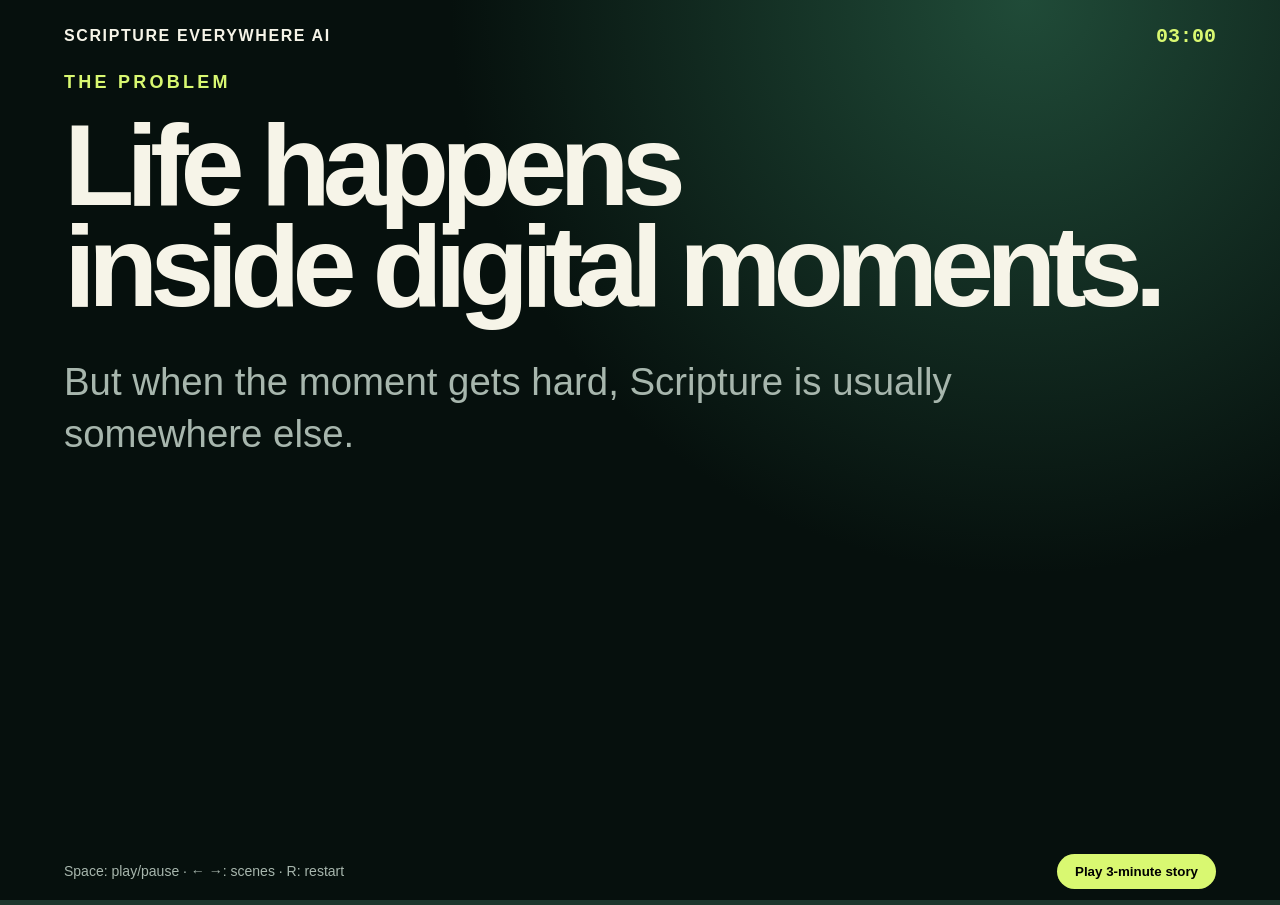
==== video.html @ ee61c135 "Add timed three-minute recording experience" ====
<!doctype html>
<html lang="en">
<head>
<meta charset="utf-8">
<meta name="viewport" content="width=device-width,initial-scale=1">
<title>Scripture Everywhere AI — 3 Minute Demo</title>
<style>
:root{--bg:#06100d;--panel:#10251d;--text:#f6f4e8;--muted:#a7b6ad;--accent:#d9f871;--line:#345446}*{box-sizing:border-box}body{margin:0;overflow:hidden;background:radial-gradient(circle at 80% 0,#204b38,transparent 42%),var(--bg);color:var(--text);font-family:Inter,Arial,sans-serif}.frame{height:100vh;display:grid;grid-template-rows:72px 1fr 58px;padding:0 5vw}.top,.bottom{display:flex;align-items:center;justify-content:space-between}.brand{font-weight:800;letter-spacing:.1em}.timer{font:700 20px ui-monospace,monospace;color:var(--accent)}.scene{display:none;align-items:center;justify-content:center;animation:in .6s ease}.scene.active{display:flex}.copy{max-width:1250px;width:100%}.kicker{color:var(--accent);font-size:18px;font-weight:800;letter-spacing:.18em}.headline{font-size:clamp(62px,9vw,140px);line-height:.88;letter-spacing:-.07em;margin:22px 0}.sub{max-width:900px;color:var(--muted);font-size:clamp(24px,3vw,42px);line-height:1.35}.hero-grid{display:grid;grid-template-columns:1fr .75fr;gap:6vw;align-items:center;width:100%}.watch{justify-self:center;width:390px;height:560px;border:5px solid #466756;border-radius:95px;background:#050b09;padding:42px 32px;box-shadow:0 35px 100px #0009}.screen{height:100%;border-radius:50px;background:#10231b;padding:35px;text-align:center}.bpm{font-size:112px;font-weight:900;margin-top:40px}.label{color:var(--muted);letter-spacing:.16em}.verse{margin-top:48px;background:linear-gradient(145deg,#f2ffd0,#d9f871);color:#102017;padding:28px;border-radius:25px;text-align:left;font:27px/1.35 Georgia,serif}.pipeline{display:grid;grid-template-columns:repeat(4,1fr);gap:18px;margin-top:55px}.node{background:var(--panel);border:1px solid var(--line);border-radius:24px;padding:30px;min-height:190px}.node b{display:block;color:var(--accent);font-size:20px;margin-bottom:20px}.node span{color:var(--muted);font-size:21px;line-height:1.45}.proof{display:grid;grid-template-columns:1fr 1fr;gap:24px;margin-top:45px}.code{background:#020705;border:1px solid var(--line);border-radius:22px;padding:28px;font:21px/1.55 ui-monospace,monospace;color:#bfd4c8}.badge{display:inline-flex;border:1px solid var(--line);border-radius:99px;padding:12px 18px;margin:8px;color:var(--muted);font-size:21px}.safety{display:grid;grid-template-columns:repeat(2,1fr);gap:22px;margin-top:40px}.gate{border-left:5px solid var(--accent);background:var(--panel);padding:26px;border-radius:0 18px 18px 0;font-size:25px}.frontiers{display:grid;grid-template-columns:repeat(5,1fr);gap:18px;margin-top:50px}.frontier{background:var(--panel);border:1px solid var(--line);border-radius:25px;padding:28px;text-align:center}.frontier strong{display:block;font-size:28px;margin-bottom:12px}.frontier span{color:var(--muted);font-size:19px}.progress{height:5px;background:#1d352c}.bar{height:100%;width:0;background:var(--accent)}button{background:var(--accent);border:0;border-radius:99px;padding:10px 18px;font-weight:800;cursor:pointer}.hint{color:var(--muted);font-size:14px}@keyframes in{from{opacity:0;transform:translateY(18px)}to{opacity:1;transform:none}}@media(max-width:900px){.hero-grid{grid-template-columns:1fr}.watch{width:300px;height:430px}.pipeline,.frontiers{grid-template-columns:1fr 1fr}.headline{font-size:64px}.frame{overflow:auto}}
</style>
</head>
<body>
<div class="frame">
  <div class="top"><div class="brand">SCRIPTURE EVERYWHERE AI</div><div class="timer" id="timer">03:00</div></div>
  <main>
    <section class="scene active" data-duration="15"><div class="copy"><div class="kicker">THE PROBLEM</div><h1 class="headline">Life happens<br>inside digital moments.</h1><p class="sub">But when the moment gets hard, Scripture is usually somewhere else.</p></div></section>
    <section class="scene" data-duration="20"><div class="copy"><div class="kicker">THE IDEA</div><h1 class="headline">One Brain.<br>Every Digital Moment.</h1><p class="sub">A shared context engine that makes Scripture timely, private, safe, and native to the experience.</p></div></section>
    <section class="scene" data-duration="45"><div class="hero-grid"><div><div class="kicker">THE RUNNER</div><h1 class="headline">The wall arrives.</h1><p class="sub">Heart rate 170. Effort 85%. Eighteen minutes into the run. The system waits for a safe recovery window—not mid-stride.</p></div><div class="watch"><div class="screen"><div class="label">RUN / LIVE</div><div class="bpm">170</div><div class="label">HEART RATE</div><div class="verse">Those who hope in the Lord will renew their strength.<br><b>Isaiah 40:31</b></div></div></div></div></section>
    <section class="scene" data-duration="40"><div class="copy"><div class="kicker">TECHNICAL PROOF</div><h1 class="headline">Context becomes care.</h1><div class="pipeline"><div class="node"><b>01 CONTEXT</b><span>Biometrics, effort and timing normalized into one typed event.</span></div><div class="node"><b>02 GLOO AI</b><span>Need: endurance<br>Theme: strength<br>Tone: concise<br>Safe: true</span></div><div class="node"><b>03 YOUVERSION</b><span>Canonical passage ID resolves to licensed Scripture text.</span></div><div class="node"><b>04 DELIVERY</b><span>Private haptic cue, recovery timing and cooldown policy.</span></div></div></div></section>
    <section class="scene" data-duration="25"><div class="copy"><div class="kicker">TRUST BY DESIGN</div><h1 class="headline">Not every signal<br>should become a message.</h1><div class="safety"><div class="gate">Explicit opt-in required</div><div class="gate">Crisis signals route to human support</div><div class="gate">Sensitive social content never auto-posts</div><div class="gate">No diagnosis or divine certainty claims</div></div></div></section>
    <section class="scene" data-duration="20"><div class="copy"><div class="kicker">ONE SHARED PLATFORM</div><h1 class="headline">Five frontiers.<br>One architecture.</h1><div class="frontiers"><div class="frontier"><strong>Wearable</strong><span>Quiet haptic cue</span></div><div class="frontier"><strong>Gaming</strong><span>Respawn moment</span></div><div class="frontier"><strong>IDE</strong><span>Build-end margin</span></div><div class="frontier"><strong>Social</strong><span>Private human review</span></div><div class="frontier"><strong>Creator</strong><span>Creator-only overlay</span></div></div></div></section>
    <section class="scene" data-duration="20"><div class="copy"><div class="kicker">WORKING PROTOTYPE</div><h1 class="headline">Built to be inspected.</h1><div class="proof"><div class="code">POST /v1/experience<br>→ Gloo structured decision<br>→ theme allowlist<br>→ YouVersion passage<br>→ delivery policy</div><div><span class="badge">FastAPI</span><span class="badge">Typed contracts</span><span class="badge">Automated tests</span><span class="badge">GitHub Actions</span><span class="badge">Public notebook</span><span class="badge">Open source</span></div></div></div></section>
    <section class="scene" data-duration="15"><div class="copy"><div class="kicker">THE VISION</div><h1 class="headline">The right word.<br>Inside the moment.</h1><p class="sub">Scripture should not wait in another app. It should meet people where life is already happening.</p></div></section>
  </main>
  <div class="bottom"><div class="hint">Space: play/pause · ← →: scenes · R: restart</div><button id="play">Play 3-minute story</button></div>
</div>
<div class="progress"><div class="bar" id="bar"></div></div>
<script>
const scenes=[...document.querySelectorAll('.scene')];const total=scenes.reduce((n,s)=>n+Number(s.dataset.duration),0);let index=0,remaining=total,running=false,last=0,raf;
function show(i){index=Math.max(0,Math.min(scenes.length-1,i));scenes.forEach((s,n)=>s.classList.toggle('active',n===index))}
function format(s){const m=Math.floor(s/60),x=Math.max(0,Math.ceil(s%60));return `${String(m).padStart(2,'0')}:${String(x).padStart(2,'0')}`}
function elapsedBefore(i){return scenes.slice(0,i).reduce((n,s)=>n+Number(s.dataset.duration),0)}
function tick(t){if(!running)return;if(!last)last=t;const dt=(t-last)/1000;last=t;remaining-=dt;const elapsed=total-remaining;let cumulative=0;for(let i=0;i<scenes.length;i++){cumulative+=Number(scenes[i].dataset.duration);if(elapsed<cumulative){if(i!==index)show(i);break}}document.querySelector('#timer').textContent=format(remaining);document.querySelector('#bar').style.width=`${Math.min(100,elapsed/total*100)}%`;if(remaining<=0){running=false;show(scenes.length-1);document.querySelector('#play').textContent='Restart';return}raf=requestAnimationFrame(tick)}
function play(){if(remaining<=0)restart();running=!running;last=0;document.querySelector('#play').textContent=running?'Pause':'Resume';if(running)raf=requestAnimationFrame(tick)}
function restart(){cancelAnimationFrame(raf);remaining=total;index=0;running=false;last=0;show(0);document.querySelector('#timer').textContent='03:00';document.querySelector('#bar').style.width='0%';document.querySelector('#play').textContent='Play 3-minute story'}
function jump(i){show(i);remaining=total-elapsedBefore(index);last=0;document.querySelector('#timer').textContent=format(remaining);document.querySelector('#bar').style.width=`${elapsedBefore(index)/total*100}%`}
document.querySelector('#play').onclick=play;addEventListener('keydown',e=>{if(e.code==='Space'){e.preventDefault();play()}if(e.key==='ArrowRight')jump(index+1);if(e.key==='ArrowLeft')jump(index-1);if(e.key.toLowerCase()==='r')restart()});if(new URLSearchParams(location.search).get('autoplay')==='1')play();
</script>
</body>
</html>
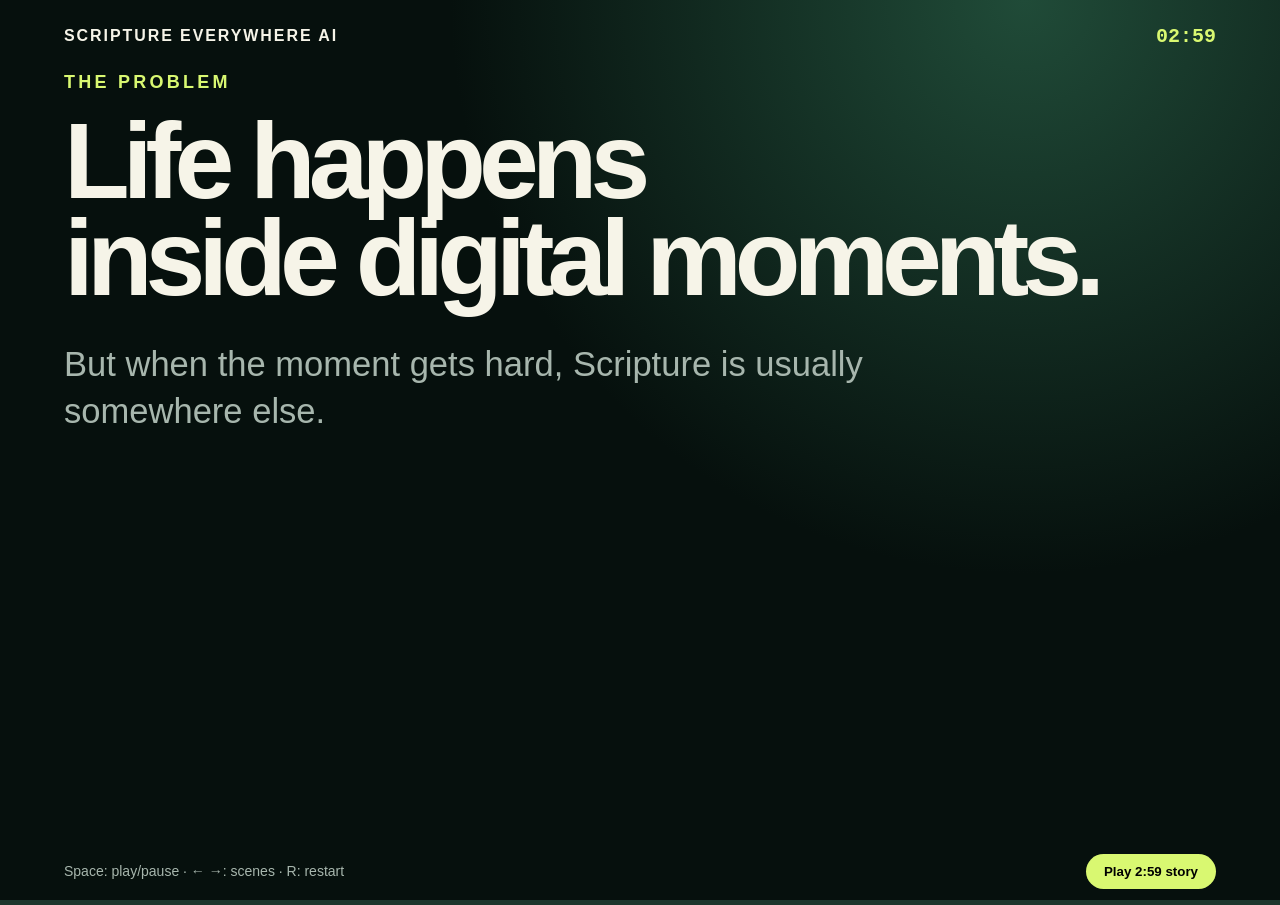
==== commit 8e2b441a: "Rebuild submission video with native runner interaction and judge proof" ====
--- a/video.html
+++ b/video.html
@@ -3,37 +3,41 @@
 <head>
 <meta charset="utf-8">
 <meta name="viewport" content="width=device-width,initial-scale=1">
-<title>Scripture Everywhere AI — 3 Minute Demo</title>
+<title>Scripture Everywhere AI — 2:59 Judge Demo</title>
 <style>
-:root{--bg:#06100d;--panel:#10251d;--text:#f6f4e8;--muted:#a7b6ad;--accent:#d9f871;--line:#345446}*{box-sizing:border-box}body{margin:0;overflow:hidden;background:radial-gradient(circle at 80% 0,#204b38,transparent 42%),var(--bg);color:var(--text);font-family:Inter,Arial,sans-serif}.frame{height:100vh;display:grid;grid-template-rows:72px 1fr 58px;padding:0 5vw}.top,.bottom{display:flex;align-items:center;justify-content:space-between}.brand{font-weight:800;letter-spacing:.1em}.timer{font:700 20px ui-monospace,monospace;color:var(--accent)}.scene{display:none;align-items:center;justify-content:center;animation:in .6s ease}.scene.active{display:flex}.copy{max-width:1250px;width:100%}.kicker{color:var(--accent);font-size:18px;font-weight:800;letter-spacing:.18em}.headline{font-size:clamp(62px,9vw,140px);line-height:.88;letter-spacing:-.07em;margin:22px 0}.sub{max-width:900px;color:var(--muted);font-size:clamp(24px,3vw,42px);line-height:1.35}.hero-grid{display:grid;grid-template-columns:1fr .75fr;gap:6vw;align-items:center;width:100%}.watch{justify-self:center;width:390px;height:560px;border:5px solid #466756;border-radius:95px;background:#050b09;padding:42px 32px;box-shadow:0 35px 100px #0009}.screen{height:100%;border-radius:50px;background:#10231b;padding:35px;text-align:center}.bpm{font-size:112px;font-weight:900;margin-top:40px}.label{color:var(--muted);letter-spacing:.16em}.verse{margin-top:48px;background:linear-gradient(145deg,#f2ffd0,#d9f871);color:#102017;padding:28px;border-radius:25px;text-align:left;font:27px/1.35 Georgia,serif}.pipeline{display:grid;grid-template-columns:repeat(4,1fr);gap:18px;margin-top:55px}.node{background:var(--panel);border:1px solid var(--line);border-radius:24px;padding:30px;min-height:190px}.node b{display:block;color:var(--accent);font-size:20px;margin-bottom:20px}.node span{color:var(--muted);font-size:21px;line-height:1.45}.proof{display:grid;grid-template-columns:1fr 1fr;gap:24px;margin-top:45px}.code{background:#020705;border:1px solid var(--line);border-radius:22px;padding:28px;font:21px/1.55 ui-monospace,monospace;color:#bfd4c8}.badge{display:inline-flex;border:1px solid var(--line);border-radius:99px;padding:12px 18px;margin:8px;color:var(--muted);font-size:21px}.safety{display:grid;grid-template-columns:repeat(2,1fr);gap:22px;margin-top:40px}.gate{border-left:5px solid var(--accent);background:var(--panel);padding:26px;border-radius:0 18px 18px 0;font-size:25px}.frontiers{display:grid;grid-template-columns:repeat(5,1fr);gap:18px;margin-top:50px}.frontier{background:var(--panel);border:1px solid var(--line);border-radius:25px;padding:28px;text-align:center}.frontier strong{display:block;font-size:28px;margin-bottom:12px}.frontier span{color:var(--muted);font-size:19px}.progress{height:5px;background:#1d352c}.bar{height:100%;width:0;background:var(--accent)}button{background:var(--accent);border:0;border-radius:99px;padding:10px 18px;font-weight:800;cursor:pointer}.hint{color:var(--muted);font-size:14px}@keyframes in{from{opacity:0;transform:translateY(18px)}to{opacity:1;transform:none}}@media(max-width:900px){.hero-grid{grid-template-columns:1fr}.watch{width:300px;height:430px}.pipeline,.frontiers{grid-template-columns:1fr 1fr}.headline{font-size:64px}.frame{overflow:auto}}
+:root{--bg:#06100d;--panel:#10251d;--panel2:#142f24;--text:#f6f4e8;--muted:#a7b6ad;--accent:#d9f871;--line:#345446;--warm:#ffce85;--danger:#ff9b8f}*{box-sizing:border-box}body{margin:0;overflow:hidden;background:radial-gradient(circle at 80% 0,#204b38,transparent 42%),var(--bg);color:var(--text);font-family:Inter,Arial,sans-serif}.frame{height:100vh;display:grid;grid-template-rows:72px 1fr 58px;padding:0 5vw}.top,.bottom{display:flex;align-items:center;justify-content:space-between}.brand{font-weight:850;letter-spacing:.12em}.timer{font:700 20px ui-monospace,monospace;color:var(--accent)}.scene{display:none;align-items:center;justify-content:center;animation:sceneIn .7s ease}.scene.active{display:flex}.copy{max-width:1250px;width:100%}.kicker{color:var(--accent);font-size:18px;font-weight:850;letter-spacing:.18em}.headline{font-size:clamp(58px,8.4vw,132px);line-height:.9;letter-spacing:-.065em;margin:20px 0}.sub{max-width:960px;color:var(--muted);font-size:clamp(23px,2.7vw,39px);line-height:1.35}.hero-grid{display:grid;grid-template-columns:1fr .72fr;gap:5vw;align-items:center;width:100%}.watch{justify-self:center;width:390px;height:560px;border:5px solid #466756;border-radius:95px;background:#050b09;padding:42px 32px;box-shadow:0 35px 100px #0009;position:relative}.watch::before,.watch::after{content:"";position:absolute;left:50%;transform:translateX(-50%);width:110px;height:32px;background:#1a2f27}.watch::before{top:-32px;border-radius:24px 24px 0 0}.watch::after{bottom:-32px;border-radius:0 0 24px 24px}.screen{height:100%;border-radius:50px;background:radial-gradient(circle at 50% 10%,#173a2a,#0b1813 60%);padding:30px;text-align:center;overflow:hidden;position:relative}.bpm{font-size:108px;font-weight:900;margin-top:28px;letter-spacing:-.06em}.label{color:var(--muted);letter-spacing:.16em;font-size:15px}.effort{margin:26px auto 0;width:180px;height:12px;border-radius:99px;background:#243b32;overflow:hidden}.effort i{display:block;height:100%;width:85%;background:var(--accent);animation:load 2s ease}.signal{display:inline-flex;margin-top:24px;border:1px solid var(--warm);color:var(--warm);border-radius:99px;padding:9px 14px;font-weight:800;font-size:13px;letter-spacing:.1em}.pulse-dot{display:inline-block;width:10px;height:10px;border-radius:50%;background:var(--warm);margin-right:9px;animation:pulse 1.15s infinite}.recovery-ring{width:190px;height:190px;border-radius:50%;border:3px solid #38594a;margin:35px auto 24px;display:grid;place-items:center;position:relative}.recovery-ring::before,.recovery-ring::after{content:"";position:absolute;inset:-4px;border:3px solid var(--accent);border-radius:50%;animation:ripple 2s infinite}.recovery-ring::after{animation-delay:1s}.recovery-ring b{font-size:24px;line-height:1.1}.haptic{font:750 15px ui-monospace,monospace;color:var(--accent);letter-spacing:.12em;animation:haptic .7s infinite}.wrist{font-size:54px;animation:wrist 2.4s ease-in-out infinite}.verse{margin-top:26px;background:linear-gradient(145deg,#f2ffd0,#d9f871);color:#102017;padding:25px;border-radius:25px;text-align:left;font:25px/1.35 Georgia,serif;animation:verseReveal 1.2s ease both}.verse b{display:block;margin-top:13px;font:800 14px Arial,sans-serif;letter-spacing:.08em}.attribution{display:block;margin-top:8px;font:12px/1.2 Arial,sans-serif;color:#425044}.pipeline{display:grid;grid-template-columns:repeat(4,1fr);gap:18px;margin-top:45px}.node{background:var(--panel);border:1px solid var(--line);border-radius:24px;padding:28px;min-height:205px;opacity:.3;transform:translateY(18px)}.active .node{animation:nodeIn .6s ease forwards}.active .node:nth-child(2){animation-delay:.6s}.active .node:nth-child(3){animation-delay:1.2s}.active .node:nth-child(4){animation-delay:1.8s}.node b{display:block;color:var(--accent);font-size:19px;margin-bottom:18px}.node span{color:var(--muted);font-size:20px;line-height:1.48}.tech-strip{display:flex;gap:12px;flex-wrap:wrap;margin-top:28px}.tech-strip span,.badge{display:inline-flex;border:1px solid var(--line);border-radius:99px;padding:10px 15px;color:var(--muted);font-size:16px;background:#0c1d17}.proof{display:grid;grid-template-columns:1.1fr .9fr;gap:24px;margin-top:35px}.code{background:#020705;border:1px solid var(--line);border-radius:22px;padding:26px;font:19px/1.55 ui-monospace,monospace;color:#bfd4c8}.code em{color:var(--accent);font-style:normal}.evidence{background:var(--panel);border:1px solid var(--line);border-radius:22px;padding:26px}.evidence-status{display:inline-flex;align-items:center;border-radius:99px;padding:9px 13px;font-weight:850;font-size:13px;letter-spacing:.08em;background:#21382e;color:var(--accent)}.evidence-status.live{background:#d9f871;color:#102017}.evidence p{color:var(--muted);font-size:20px;line-height:1.45}.safety{display:grid;grid-template-columns:repeat(2,1fr);gap:20px;margin-top:36px}.gate{border-left:5px solid var(--accent);background:var(--panel);padding:24px;border-radius:0 18px 18px 0;font-size:24px;transform:translateX(-15px);opacity:0}.active .gate{animation:gateIn .55s ease forwards}.active .gate:nth-child(2){animation-delay:.35s}.active .gate:nth-child(3){animation-delay:.7s}.active .gate:nth-child(4){animation-delay:1.05s}.frontiers{display:grid;grid-template-columns:repeat(5,1fr);gap:16px;margin-top:42px}.frontier{background:var(--panel);border:1px solid var(--line);border-radius:25px;padding:26px;text-align:center;transform:scale(.92);opacity:.35}.active .frontier{animation:frontierIn .55s ease forwards}.active .frontier:nth-child(2){animation-delay:.22s}.active .frontier:nth-child(3){animation-delay:.44s}.active .frontier:nth-child(4){animation-delay:.66s}.active .frontier:nth-child(5){animation-delay:.88s}.frontier strong{display:block;font-size:27px;margin-bottom:12px}.frontier span{color:var(--muted);font-size:18px}.cta{text-align:center}.cta .headline{font-size:clamp(66px,8.8vw,138px)}.url{display:inline-block;margin-top:25px;border:2px solid var(--accent);background:#0d2119;border-radius:22px;padding:22px 34px;font:800 clamp(25px,3vw,42px) ui-monospace,monospace;color:var(--accent);box-shadow:0 0 60px #d9f8711f}.built{margin-top:24px;color:var(--muted);font-size:23px}.progress{height:5px;background:#1d352c}.bar{height:100%;width:0;background:var(--accent)}button{background:var(--accent);border:0;border-radius:99px;padding:10px 18px;font-weight:800;cursor:pointer}.hint{color:var(--muted);font-size:14px}.record-mode .frame{grid-template-rows:62px 1fr;padding-bottom:2vh}.record-mode .timer,.record-mode .bottom,.record-mode .progress{display:none}.record-mode .top{justify-content:flex-start;opacity:.7}.record-mode .brand{font-size:13px}.record-mode .scene{padding-bottom:18px}@keyframes sceneIn{from{opacity:0;transform:translateY(18px)}to{opacity:1;transform:none}}@keyframes load{from{width:0}}@keyframes pulse{0%,100%{transform:scale(.8);opacity:.5}50%{transform:scale(1.25);opacity:1}}@keyframes ripple{0%{transform:scale(.7);opacity:.8}100%{transform:scale(1.35);opacity:0}}@keyframes haptic{0%,100%{transform:translateX(0)}25%{transform:translateX(-3px)}75%{transform:translateX(3px)}}@keyframes wrist{0%,35%{transform:rotate(-10deg) translateY(8px)}65%,100%{transform:rotate(8deg) translateY(-5px)}}@keyframes verseReveal{from{opacity:0;transform:translateY(28px) scale(.96)}to{opacity:1;transform:none}}@keyframes nodeIn{to{opacity:1;transform:none}}@keyframes gateIn{to{opacity:1;transform:none}}@keyframes frontierIn{to{opacity:1;transform:none}}@media(max-width:900px){.hero-grid{grid-template-columns:1fr}.watch{width:300px;height:430px}.pipeline,.frontiers{grid-template-columns:1fr 1fr}.headline{font-size:62px}.frame{overflow:auto}.proof{grid-template-columns:1fr}}
 </style>
 </head>
 <body>
 <div class="frame">
-  <div class="top"><div class="brand">SCRIPTURE EVERYWHERE AI</div><div class="timer" id="timer">03:00</div></div>
+  <div class="top"><div class="brand">SCRIPTURE EVERYWHERE AI</div><div class="timer" id="timer">02:59</div></div>
   <main>
-    <section class="scene active" data-duration="15"><div class="copy"><div class="kicker">THE PROBLEM</div><h1 class="headline">Life happens<br>inside digital moments.</h1><p class="sub">But when the moment gets hard, Scripture is usually somewhere else.</p></div></section>
-    <section class="scene" data-duration="20"><div class="copy"><div class="kicker">THE IDEA</div><h1 class="headline">One Brain.<br>Every Digital Moment.</h1><p class="sub">A shared context engine that makes Scripture timely, private, safe, and native to the experience.</p></div></section>
-    <section class="scene" data-duration="45"><div class="hero-grid"><div><div class="kicker">THE RUNNER</div><h1 class="headline">The wall arrives.</h1><p class="sub">Heart rate 170. Effort 85%. Eighteen minutes into the run. The system waits for a safe recovery window—not mid-stride.</p></div><div class="watch"><div class="screen"><div class="label">RUN / LIVE</div><div class="bpm">170</div><div class="label">HEART RATE</div><div class="verse">Those who hope in the Lord will renew their strength.<br><b>Isaiah 40:31</b></div></div></div></div></section>
-    <section class="scene" data-duration="40"><div class="copy"><div class="kicker">TECHNICAL PROOF</div><h1 class="headline">Context becomes care.</h1><div class="pipeline"><div class="node"><b>01 CONTEXT</b><span>Biometrics, effort and timing normalized into one typed event.</span></div><div class="node"><b>02 GLOO AI</b><span>Need: endurance<br>Theme: strength<br>Tone: concise<br>Safe: true</span></div><div class="node"><b>03 YOUVERSION</b><span>Canonical passage ID resolves to licensed Scripture text.</span></div><div class="node"><b>04 DELIVERY</b><span>Private haptic cue, recovery timing and cooldown policy.</span></div></div></div></section>
-    <section class="scene" data-duration="25"><div class="copy"><div class="kicker">TRUST BY DESIGN</div><h1 class="headline">Not every signal<br>should become a message.</h1><div class="safety"><div class="gate">Explicit opt-in required</div><div class="gate">Crisis signals route to human support</div><div class="gate">Sensitive social content never auto-posts</div><div class="gate">No diagnosis or divine certainty claims</div></div></div></section>
-    <section class="scene" data-duration="20"><div class="copy"><div class="kicker">ONE SHARED PLATFORM</div><h1 class="headline">Five frontiers.<br>One architecture.</h1><div class="frontiers"><div class="frontier"><strong>Wearable</strong><span>Quiet haptic cue</span></div><div class="frontier"><strong>Gaming</strong><span>Respawn moment</span></div><div class="frontier"><strong>IDE</strong><span>Build-end margin</span></div><div class="frontier"><strong>Social</strong><span>Private human review</span></div><div class="frontier"><strong>Creator</strong><span>Creator-only overlay</span></div></div></div></section>
-    <section class="scene" data-duration="20"><div class="copy"><div class="kicker">WORKING PROTOTYPE</div><h1 class="headline">Built to be inspected.</h1><div class="proof"><div class="code">POST /v1/experience<br>→ Gloo structured decision<br>→ theme allowlist<br>→ YouVersion passage<br>→ delivery policy</div><div><span class="badge">FastAPI</span><span class="badge">Typed contracts</span><span class="badge">Automated tests</span><span class="badge">GitHub Actions</span><span class="badge">Public notebook</span><span class="badge">Open source</span></div></div></div></section>
-    <section class="scene" data-duration="15"><div class="copy"><div class="kicker">THE VISION</div><h1 class="headline">The right word.<br>Inside the moment.</h1><p class="sub">Scripture should not wait in another app. It should meet people where life is already happening.</p></div></section>
+    <section class="scene active" data-duration="12"><div class="copy"><div class="kicker">THE PROBLEM</div><h1 class="headline">Life happens<br>inside digital moments.</h1><p class="sub">But when the moment gets hard, Scripture is usually somewhere else.</p></div></section>
+    <section class="scene" data-duration="14"><div class="copy"><div class="kicker">THE IDEA</div><h1 class="headline">One Brain.<br>Every Digital Moment.</h1><p class="sub">One context engine makes Scripture timely, private, safe, and native to the experience.</p></div></section>
+    <section class="scene" data-duration="14"><div class="hero-grid"><div><div class="kicker">01 · DETECT</div><h1 class="headline">The wall arrives.</h1><p class="sub">Heart rate 170. Effort 85%. Eighteen minutes into the run. The system recognizes the moment—but does not interrupt.</p></div><div class="watch"><div class="screen"><div class="label">RUN / LIVE</div><div class="bpm">170</div><div class="label">HEART RATE</div><div class="effort"><i></i></div><div class="signal"><span class="pulse-dot"></span>SIGNAL DETECTED</div></div></div></div></section>
+    <section class="scene" data-duration="15"><div class="hero-grid"><div><div class="kicker">02 · WAIT</div><h1 class="headline">Timing is the product.</h1><p class="sub">No verse mid-stride. A local policy waits for recovery, checks consent, and protects the runner’s attention.</p></div><div class="watch"><div class="screen"><div class="label">DELIVERY POLICY</div><div class="recovery-ring"><b>WAITING<br>FOR RECOVERY</b></div><div class="haptic">·· QUIET HAPTIC ARMED ··</div><div class="label" style="margin-top:24px">PRIVATE · COOLDOWN READY</div></div></div></div></section>
+    <section class="scene" data-duration="15"><div class="hero-grid"><div><div class="kicker">03 · REVEAL</div><h1 class="headline">The runner chooses.</h1><p class="sub">A quiet vibration. The wrist rises. Scripture appears only after the recovery window—inside the moment, not over it.</p></div><div class="watch"><div class="screen"><div class="wrist">⌚</div><div class="label">WRIST RAISED · PRIVATE CUE</div><div class="verse">Those who hope in the Lord will renew their strength.<b>Isaiah 40:31</b><span class="attribution">Demo excerpt · live mode returns Bible attribution</span></div></div></div></div></section>
+    <section class="scene" data-duration="36"><div class="copy"><div class="kicker">TECHNICAL PROOF</div><h1 class="headline">Context becomes care.</h1><div class="pipeline"><div class="node"><b>01 LOCAL PREFLIGHT</b><span>Consent, crisis, cooldown, privacy. Blocked events never reach sponsor APIs.</span></div><div class="node"><b>02 GLOO AI STUDIO</b><span>OAuth2 client credentials → Completions V2 → need, theme, tone, safety.</span></div><div class="node"><b>03 YOUVERSION</b><span>Bounded theme → canonical USFM passage → text plus Bible attribution.</span></div><div class="node"><b>04 NATIVE DELIVERY</b><span>Recovery timing, private haptic cue, dismiss control, cooldown ledger.</span></div></div><div class="tech-strip"><span>Strict typed contract</span><span>No invented Scripture</span><span>Execution provenance</span><span>Human-review routes</span></div></div></section>
+    <section class="scene" data-duration="24"><div class="copy"><div class="kicker">TRUST BY DESIGN</div><h1 class="headline">Not every signal<br>should become a message.</h1><div class="safety"><div class="gate">Explicit opt-in before external calls</div><div class="gate">Crisis signals route to human support</div><div class="gate">Sensitive social content never auto-posts</div><div class="gate">No diagnosis or divine-certainty claims</div></div></div></section>
+    <section class="scene" data-duration="18"><div class="copy"><div class="kicker">ONE SHARED PLATFORM</div><h1 class="headline">Five frontiers.<br>One architecture.</h1><div class="frontiers"><div class="frontier"><strong>Wearable</strong><span>Recovery-window cue</span></div><div class="frontier"><strong>Gaming</strong><span>Respawn moment</span></div><div class="frontier"><strong>IDE</strong><span>Build-end margin</span></div><div class="frontier"><strong>Social</strong><span>Private human review</span></div><div class="frontier"><strong>Creator</strong><span>Creator-only overlay</span></div></div></div></section>
+    <section class="scene" data-duration="18"><div class="copy"><div class="kicker">INSPECTABLE PROTOTYPE</div><h1 class="headline">Proof, not a black box.</h1><div class="proof"><div class="code">POST /v1/experience<br><em>→ local_preflight</em><br>→ gloo_oauth2 + completions_v2<br>→ youversion_passage + attribution<br>→ delivery_policy<br><br>sponsor_calls_executed:<br><em>["gloo", "youversion"]</em></div><div class="evidence"><span id="evidenceStatus" class="evidence-status">IMPLEMENTED · LIVE GATE EXPLICIT</span><p id="evidenceCopy">The public evidence workflow only marks this route live after both sponsor calls succeed. Demo mode remains visibly separate.</p><div><span class="badge">16 tests passed</span><span class="badge">FastAPI</span><span class="badge">CI</span><span class="badge">Public notebook</span></div></div></div></div></section>
+    <section class="scene" data-duration="13"><div class="copy cta"><div class="kicker">TRY THE EXPERIENCE</div><h1 class="headline">The right word.<br>Inside the moment.</h1><div class="url">o-yutaka.github.io/popopo</div><div class="built">Built with Gloo AI Studio + YouVersion Platform · github.com/o-yutaka/popopo</div></div></section>
   </main>
-  <div class="bottom"><div class="hint">Space: play/pause · ← →: scenes · R: restart</div><button id="play">Play 3-minute story</button></div>
+  <div class="bottom"><div class="hint">Space: play/pause · ← →: scenes · R: restart</div><button id="play">Play 2:59 story</button></div>
 </div>
 <div class="progress"><div class="bar" id="bar"></div></div>
 <script>
-const scenes=[...document.querySelectorAll('.scene')];const total=scenes.reduce((n,s)=>n+Number(s.dataset.duration),0);let index=0,remaining=total,running=false,last=0,raf;
+const params=new URLSearchParams(location.search);if(params.get('record')==='1')document.body.classList.add('record-mode');
+const scenes=[...document.querySelectorAll('.scene')];const total=scenes.reduce((n,s)=>n+Number(s.dataset.duration),0);if(total!==179)throw new Error(`Video timeline must equal 179 seconds; received ${total}`);let index=0,remaining=total,running=false,last=0,raf;
 function show(i){index=Math.max(0,Math.min(scenes.length-1,i));scenes.forEach((s,n)=>s.classList.toggle('active',n===index))}
 function format(s){const m=Math.floor(s/60),x=Math.max(0,Math.ceil(s%60));return `${String(m).padStart(2,'0')}:${String(x).padStart(2,'0')}`}
 function elapsedBefore(i){return scenes.slice(0,i).reduce((n,s)=>n+Number(s.dataset.duration),0)}
-function tick(t){if(!running)return;if(!last)last=t;const dt=(t-last)/1000;last=t;remaining-=dt;const elapsed=total-remaining;let cumulative=0;for(let i=0;i<scenes.length;i++){cumulative+=Number(scenes[i].dataset.duration);if(elapsed<cumulative){if(i!==index)show(i);break}}document.querySelector('#timer').textContent=format(remaining);document.querySelector('#bar').style.width=`${Math.min(100,elapsed/total*100)}%`;if(remaining<=0){running=false;show(scenes.length-1);document.querySelector('#play').textContent='Restart';return}raf=requestAnimationFrame(tick)}
+function tick(t){if(!running)return;if(!last)last=t;const dt=(t-last)/1000;last=t;remaining-=dt;const elapsed=total-remaining;let cumulative=0;for(let i=0;i<scenes.length;i++){cumulative+=Number(scenes[i].dataset.duration);if(elapsed<cumulative){if(i!==index)show(i);break}}const timer=document.querySelector('#timer');if(timer)timer.textContent=format(remaining);document.querySelector('#bar').style.width=`${Math.min(100,elapsed/total*100)}%`;if(remaining<=0){running=false;show(scenes.length-1);document.querySelector('#play').textContent='Restart';return}raf=requestAnimationFrame(tick)}
 function play(){if(remaining<=0)restart();running=!running;last=0;document.querySelector('#play').textContent=running?'Pause':'Resume';if(running)raf=requestAnimationFrame(tick)}
-function restart(){cancelAnimationFrame(raf);remaining=total;index=0;running=false;last=0;show(0);document.querySelector('#timer').textContent='03:00';document.querySelector('#bar').style.width='0%';document.querySelector('#play').textContent='Play 3-minute story'}
+function restart(){cancelAnimationFrame(raf);remaining=total;index=0;running=false;last=0;show(0);document.querySelector('#timer').textContent='02:59';document.querySelector('#bar').style.width='0%';document.querySelector('#play').textContent='Play 2:59 story'}
 function jump(i){show(i);remaining=total-elapsedBefore(index);last=0;document.querySelector('#timer').textContent=format(remaining);document.querySelector('#bar').style.width=`${elapsedBefore(index)/total*100}%`}
-document.querySelector('#play').onclick=play;addEventListener('keydown',e=>{if(e.code==='Space'){e.preventDefault();play()}if(e.key==='ArrowRight')jump(index+1);if(e.key==='ArrowLeft')jump(index-1);if(e.key.toLowerCase()==='r')restart()});if(new URLSearchParams(location.search).get('autoplay')==='1')play();
+async function loadEvidence(){try{const r=await fetch('evidence/live-api-evidence.json',{cache:'no-store'});if(!r.ok)return;const e=await r.json();const calls=e?.response?.sponsor_calls_executed||e?.sponsor_calls_executed;if(Array.isArray(calls)&&calls.join(',')==='gloo,youversion'){const status=document.querySelector('#evidenceStatus');status.textContent='LIVE SPONSOR PIPELINE VERIFIED';status.classList.add('live');document.querySelector('#evidenceCopy').textContent='Redacted evidence confirms Gloo and YouVersion executed in one end-to-end request.'}}catch(_){}}
+document.querySelector('#play').onclick=play;addEventListener('keydown',e=>{if(e.code==='Space'){e.preventDefault();play()}if(e.key==='ArrowRight')jump(index+1);if(e.key==='ArrowLeft')jump(index-1);if(e.key.toLowerCase()==='r')restart()});loadEvidence();if(params.get('autoplay')==='1')play();
 </script>
 </body>
 </html>
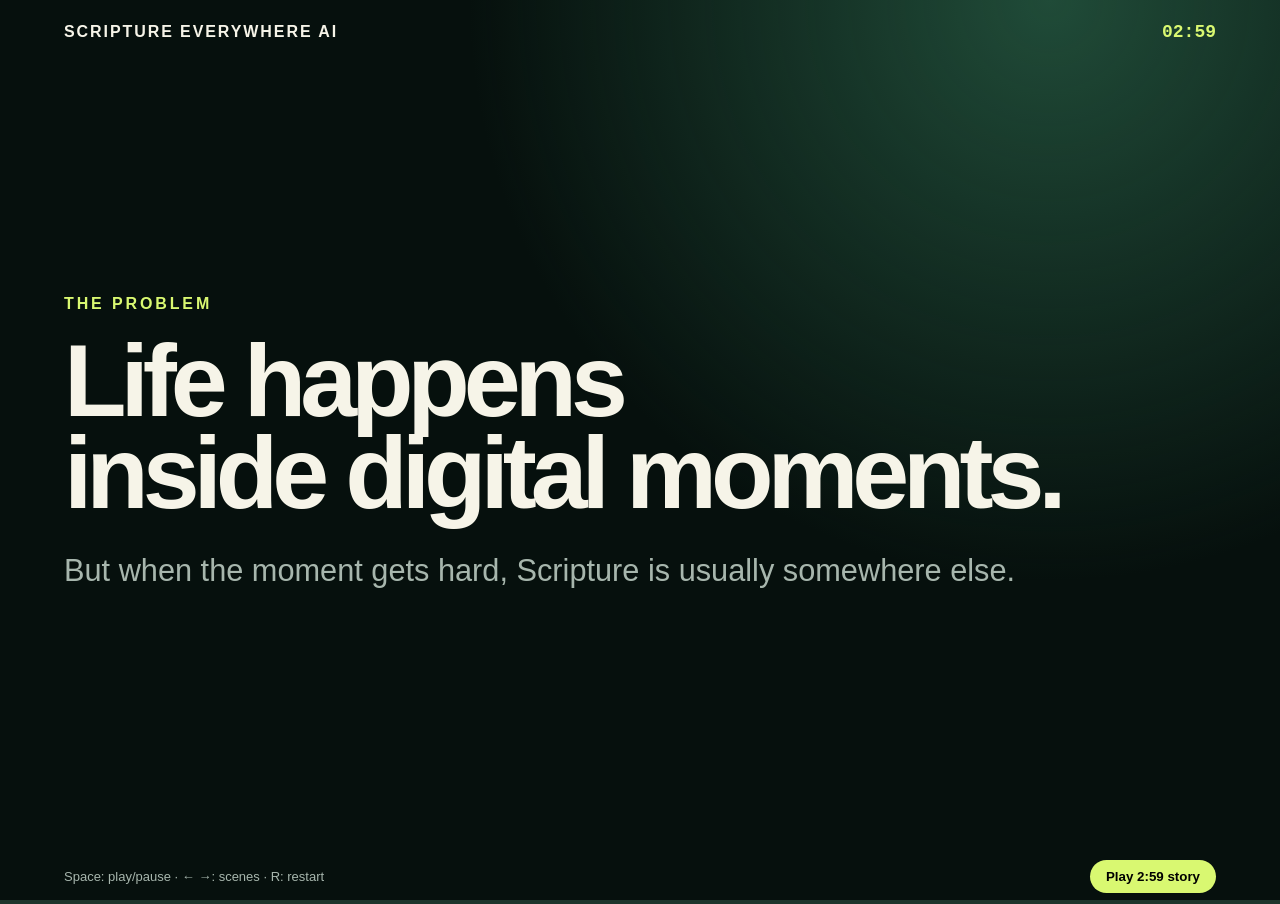
==== commit 90f06d44: "Fix mobile judge playback and remove expected 404 noise" ====
--- a/video.html
+++ b/video.html
@@ -2,42 +2,28 @@
 <html lang="en">
 <head>
 <meta charset="utf-8">
-<meta name="viewport" content="width=device-width,initial-scale=1">
+<meta name="viewport" content="width=device-width,initial-scale=1,viewport-fit=cover">
+<meta name="theme-color" content="#06100d">
+<link rel="icon" href="data:,">
 <title>Scripture Everywhere AI — 2:59 Judge Demo</title>
 <style>
-:root{--bg:#06100d;--panel:#10251d;--panel2:#142f24;--text:#f6f4e8;--muted:#a7b6ad;--accent:#d9f871;--line:#345446;--warm:#ffce85;--danger:#ff9b8f}*{box-sizing:border-box}body{margin:0;overflow:hidden;background:radial-gradient(circle at 80% 0,#204b38,transparent 42%),var(--bg);color:var(--text);font-family:Inter,Arial,sans-serif}.frame{height:100vh;display:grid;grid-template-rows:72px 1fr 58px;padding:0 5vw}.top,.bottom{display:flex;align-items:center;justify-content:space-between}.brand{font-weight:850;letter-spacing:.12em}.timer{font:700 20px ui-monospace,monospace;color:var(--accent)}.scene{display:none;align-items:center;justify-content:center;animation:sceneIn .7s ease}.scene.active{display:flex}.copy{max-width:1250px;width:100%}.kicker{color:var(--accent);font-size:18px;font-weight:850;letter-spacing:.18em}.headline{font-size:clamp(58px,8.4vw,132px);line-height:.9;letter-spacing:-.065em;margin:20px 0}.sub{max-width:960px;color:var(--muted);font-size:clamp(23px,2.7vw,39px);line-height:1.35}.hero-grid{display:grid;grid-template-columns:1fr .72fr;gap:5vw;align-items:center;width:100%}.watch{justify-self:center;width:390px;height:560px;border:5px solid #466756;border-radius:95px;background:#050b09;padding:42px 32px;box-shadow:0 35px 100px #0009;position:relative}.watch::before,.watch::after{content:"";position:absolute;left:50%;transform:translateX(-50%);width:110px;height:32px;background:#1a2f27}.watch::before{top:-32px;border-radius:24px 24px 0 0}.watch::after{bottom:-32px;border-radius:0 0 24px 24px}.screen{height:100%;border-radius:50px;background:radial-gradient(circle at 50% 10%,#173a2a,#0b1813 60%);padding:30px;text-align:center;overflow:hidden;position:relative}.bpm{font-size:108px;font-weight:900;margin-top:28px;letter-spacing:-.06em}.label{color:var(--muted);letter-spacing:.16em;font-size:15px}.effort{margin:26px auto 0;width:180px;height:12px;border-radius:99px;background:#243b32;overflow:hidden}.effort i{display:block;height:100%;width:85%;background:var(--accent);animation:load 2s ease}.signal{display:inline-flex;margin-top:24px;border:1px solid var(--warm);color:var(--warm);border-radius:99px;padding:9px 14px;font-weight:800;font-size:13px;letter-spacing:.1em}.pulse-dot{display:inline-block;width:10px;height:10px;border-radius:50%;background:var(--warm);margin-right:9px;animation:pulse 1.15s infinite}.recovery-ring{width:190px;height:190px;border-radius:50%;border:3px solid #38594a;margin:35px auto 24px;display:grid;place-items:center;position:relative}.recovery-ring::before,.recovery-ring::after{content:"";position:absolute;inset:-4px;border:3px solid var(--accent);border-radius:50%;animation:ripple 2s infinite}.recovery-ring::after{animation-delay:1s}.recovery-ring b{font-size:24px;line-height:1.1}.haptic{font:750 15px ui-monospace,monospace;color:var(--accent);letter-spacing:.12em;animation:haptic .7s infinite}.wrist{font-size:54px;animation:wrist 2.4s ease-in-out infinite}.verse{margin-top:26px;background:linear-gradient(145deg,#f2ffd0,#d9f871);color:#102017;padding:25px;border-radius:25px;text-align:left;font:25px/1.35 Georgia,serif;animation:verseReveal 1.2s ease both}.verse b{display:block;margin-top:13px;font:800 14px Arial,sans-serif;letter-spacing:.08em}.attribution{display:block;margin-top:8px;font:12px/1.2 Arial,sans-serif;color:#425044}.pipeline{display:grid;grid-template-columns:repeat(4,1fr);gap:18px;margin-top:45px}.node{background:var(--panel);border:1px solid var(--line);border-radius:24px;padding:28px;min-height:205px;opacity:.3;transform:translateY(18px)}.active .node{animation:nodeIn .6s ease forwards}.active .node:nth-child(2){animation-delay:.6s}.active .node:nth-child(3){animation-delay:1.2s}.active .node:nth-child(4){animation-delay:1.8s}.node b{display:block;color:var(--accent);font-size:19px;margin-bottom:18px}.node span{color:var(--muted);font-size:20px;line-height:1.48}.tech-strip{display:flex;gap:12px;flex-wrap:wrap;margin-top:28px}.tech-strip span,.badge{display:inline-flex;border:1px solid var(--line);border-radius:99px;padding:10px 15px;color:var(--muted);font-size:16px;background:#0c1d17}.proof{display:grid;grid-template-columns:1.1fr .9fr;gap:24px;margin-top:35px}.code{background:#020705;border:1px solid var(--line);border-radius:22px;padding:26px;font:19px/1.55 ui-monospace,monospace;color:#bfd4c8}.code em{color:var(--accent);font-style:normal}.evidence{background:var(--panel);border:1px solid var(--line);border-radius:22px;padding:26px}.evidence-status{display:inline-flex;align-items:center;border-radius:99px;padding:9px 13px;font-weight:850;font-size:13px;letter-spacing:.08em;background:#21382e;color:var(--accent)}.evidence-status.live{background:#d9f871;color:#102017}.evidence p{color:var(--muted);font-size:20px;line-height:1.45}.safety{display:grid;grid-template-columns:repeat(2,1fr);gap:20px;margin-top:36px}.gate{border-left:5px solid var(--accent);background:var(--panel);padding:24px;border-radius:0 18px 18px 0;font-size:24px;transform:translateX(-15px);opacity:0}.active .gate{animation:gateIn .55s ease forwards}.active .gate:nth-child(2){animation-delay:.35s}.active .gate:nth-child(3){animation-delay:.7s}.active .gate:nth-child(4){animation-delay:1.05s}.frontiers{display:grid;grid-template-columns:repeat(5,1fr);gap:16px;margin-top:42px}.frontier{background:var(--panel);border:1px solid var(--line);border-radius:25px;padding:26px;text-align:center;transform:scale(.92);opacity:.35}.active .frontier{animation:frontierIn .55s ease forwards}.active .frontier:nth-child(2){animation-delay:.22s}.active .frontier:nth-child(3){animation-delay:.44s}.active .frontier:nth-child(4){animation-delay:.66s}.active .frontier:nth-child(5){animation-delay:.88s}.frontier strong{display:block;font-size:27px;margin-bottom:12px}.frontier span{color:var(--muted);font-size:18px}.cta{text-align:center}.cta .headline{font-size:clamp(66px,8.8vw,138px)}.url{display:inline-block;margin-top:25px;border:2px solid var(--accent);background:#0d2119;border-radius:22px;padding:22px 34px;font:800 clamp(25px,3vw,42px) ui-monospace,monospace;color:var(--accent);box-shadow:0 0 60px #d9f8711f}.built{margin-top:24px;color:var(--muted);font-size:23px}.progress{height:5px;background:#1d352c}.bar{height:100%;width:0;background:var(--accent)}button{background:var(--accent);border:0;border-radius:99px;padding:10px 18px;font-weight:800;cursor:pointer}.hint{color:var(--muted);font-size:14px}.record-mode .frame{grid-template-rows:62px 1fr;padding-bottom:2vh}.record-mode .timer,.record-mode .bottom,.record-mode .progress{display:none}.record-mode .top{justify-content:flex-start;opacity:.7}.record-mode .brand{font-size:13px}.record-mode .scene{padding-bottom:18px}@keyframes sceneIn{from{opacity:0;transform:translateY(18px)}to{opacity:1;transform:none}}@keyframes load{from{width:0}}@keyframes pulse{0%,100%{transform:scale(.8);opacity:.5}50%{transform:scale(1.25);opacity:1}}@keyframes ripple{0%{transform:scale(.7);opacity:.8}100%{transform:scale(1.35);opacity:0}}@keyframes haptic{0%,100%{transform:translateX(0)}25%{transform:translateX(-3px)}75%{transform:translateX(3px)}}@keyframes wrist{0%,35%{transform:rotate(-10deg) translateY(8px)}65%,100%{transform:rotate(8deg) translateY(-5px)}}@keyframes verseReveal{from{opacity:0;transform:translateY(28px) scale(.96)}to{opacity:1;transform:none}}@keyframes nodeIn{to{opacity:1;transform:none}}@keyframes gateIn{to{opacity:1;transform:none}}@keyframes frontierIn{to{opacity:1;transform:none}}@media(max-width:900px){.hero-grid{grid-template-columns:1fr}.watch{width:300px;height:430px}.pipeline,.frontiers{grid-template-columns:1fr 1fr}.headline{font-size:62px}.frame{overflow:auto}.proof{grid-template-columns:1fr}}
+:root{--bg:#06100d;--panel:#10251d;--text:#f6f4e8;--muted:#a7b6ad;--accent:#d9f871;--line:#345446;--warm:#ffce85}*{box-sizing:border-box}html,body{width:100%;height:100%;margin:0}body{overflow:hidden;background:radial-gradient(circle at 82% 0,#204b38,transparent 42%),var(--bg);color:var(--text);font-family:Inter,Arial,sans-serif}.frame{height:100dvh;display:grid;grid-template-rows:64px minmax(0,1fr) 48px;padding:0 clamp(18px,5vw,96px)}.top,.bottom{display:flex;align-items:center;justify-content:space-between}.brand{font-weight:850;letter-spacing:.12em}.timer{font:700 18px ui-monospace,monospace;color:var(--accent)}main{min-height:0}.scene{height:100%;display:none;align-items:center;justify-content:center;overflow:hidden;animation:sceneIn .55s ease}.scene.active{display:flex}.copy,.scene-inner{width:min(1250px,100%);max-height:100%}.kicker{color:var(--accent);font-size:clamp(13px,1.25vw,18px);font-weight:850;letter-spacing:.18em}.headline{font-size:clamp(48px,8vw,126px);line-height:.9;letter-spacing:-.06em;margin:clamp(10px,1.8vw,22px) 0}.sub{max-width:980px;color:var(--muted);font-size:clamp(19px,2.4vw,38px);line-height:1.34}.hero-grid{display:grid;grid-template-columns:minmax(0,1fr) minmax(240px,.62fr);gap:clamp(22px,5vw,80px);align-items:center;width:100%}.watch{justify-self:center;width:clamp(250px,22vw,390px);aspect-ratio:.696;border:clamp(3px,.3vw,5px) solid #466756;border-radius:22%;background:#050b09;padding:clamp(24px,2.4vw,42px) clamp(20px,2vw,32px);box-shadow:0 25px 70px #0008;position:relative}.watch::before,.watch::after{content:"";position:absolute;left:50%;transform:translateX(-50%);width:28%;height:6%;background:#1a2f27}.watch::before{top:-6%;border-radius:20px 20px 0 0}.watch::after{bottom:-6%;border-radius:0 0 20px 20px}.screen{height:100%;border-radius:14%;background:radial-gradient(circle at 50% 10%,#173a2a,#0b1813 60%);padding:clamp(18px,2vw,30px);text-align:center;overflow:hidden;position:relative}.bpm{font-size:clamp(64px,7vw,108px);font-weight:900;margin-top:7%;letter-spacing:-.06em}.label{color:var(--muted);letter-spacing:.14em;font-size:clamp(10px,.95vw,15px)}.effort{margin:8% auto 0;width:68%;height:10px;border-radius:99px;background:#243b32;overflow:hidden}.effort i{display:block;height:100%;width:85%;background:var(--accent);animation:load 2s ease}.signal{display:inline-flex;align-items:center;margin-top:8%;border:1px solid var(--warm);color:var(--warm);border-radius:99px;padding:8px 13px;font-weight:800;font-size:clamp(10px,.85vw,13px);letter-spacing:.08em}.pulse-dot{width:9px;height:9px;border-radius:50%;background:var(--warm);margin-right:8px;animation:pulse 1.15s infinite}.recovery-ring{width:64%;aspect-ratio:1;border-radius:50%;border:3px solid #38594a;margin:10% auto 7%;display:grid;place-items:center;position:relative}.recovery-ring::before,.recovery-ring::after{content:"";position:absolute;inset:-4px;border:3px solid var(--accent);border-radius:50%;animation:ripple 2s infinite}.recovery-ring::after{animation-delay:1s}.recovery-ring b{font-size:clamp(15px,1.55vw,24px);line-height:1.1}.haptic{font:750 clamp(10px,.95vw,15px) ui-monospace,monospace;color:var(--accent);letter-spacing:.08em;animation:haptic .7s infinite}.wrist{font-size:clamp(34px,3.8vw,54px);animation:wrist 2.4s ease-in-out infinite}.verse{margin-top:7%;background:linear-gradient(145deg,#f2ffd0,#d9f871);color:#102017;padding:clamp(14px,1.8vw,25px);border-radius:22px;text-align:left;font:clamp(16px,1.55vw,25px)/1.3 Georgia,serif;animation:verseReveal 1s ease both}.verse b{display:block;margin-top:10px;font:800 clamp(10px,.85vw,14px) Arial,sans-serif;letter-spacing:.07em}.attribution{display:block;margin-top:6px;font:clamp(8px,.7vw,12px)/1.2 Arial,sans-serif;color:#425044}.pipeline{display:grid;grid-template-columns:repeat(4,minmax(0,1fr));gap:clamp(10px,1.4vw,18px);margin-top:clamp(20px,3vw,42px)}.node{background:var(--panel);border:1px solid var(--line);border-radius:20px;padding:clamp(16px,2vw,28px);min-height:clamp(145px,15vw,205px);opacity:.3;transform:translateY(16px)}.active .node{animation:nodeIn .55s ease forwards}.active .node:nth-child(2){animation-delay:.45s}.active .node:nth-child(3){animation-delay:.9s}.active .node:nth-child(4){animation-delay:1.35s}.node b{display:block;color:var(--accent);font-size:clamp(13px,1.25vw,19px);margin-bottom:clamp(10px,1.3vw,18px)}.node span{color:var(--muted);font-size:clamp(14px,1.35vw,20px);line-height:1.42}.tech-strip{display:flex;gap:9px;flex-wrap:wrap;margin-top:20px}.tech-strip span,.badge{display:inline-flex;border:1px solid var(--line);border-radius:99px;padding:8px 12px;color:var(--muted);font-size:clamp(11px,1vw,16px);background:#0c1d17}.proof{display:grid;grid-template-columns:1.05fr .95fr;gap:20px;margin-top:26px}.code,.evidence{border:1px solid var(--line);border-radius:20px;padding:clamp(16px,1.8vw,26px)}.code{background:#020705;font:clamp(12px,1.18vw,19px)/1.52 ui-monospace,monospace;color:#bfd4c8}.code em{color:var(--accent);font-style:normal}.evidence{background:var(--panel)}.evidence-status{display:inline-flex;border-radius:99px;padding:8px 12px;font-weight:850;font-size:clamp(10px,.85vw,13px);letter-spacing:.06em;background:#21382e;color:var(--accent)}.evidence-status.live{background:var(--accent);color:#102017}.evidence p{color:var(--muted);font-size:clamp(14px,1.3vw,20px);line-height:1.4}.safety{display:grid;grid-template-columns:repeat(2,1fr);gap:16px;margin-top:28px}.gate{border-left:5px solid var(--accent);background:var(--panel);padding:clamp(16px,1.7vw,24px);border-radius:0 16px 16px 0;font-size:clamp(16px,1.55vw,24px);transform:translateX(-12px);opacity:0}.active .gate{animation:gateIn .5s ease forwards}.active .gate:nth-child(2){animation-delay:.28s}.active .gate:nth-child(3){animation-delay:.56s}.active .gate:nth-child(4){animation-delay:.84s}.frontiers{display:grid;grid-template-columns:repeat(5,1fr);gap:13px;margin-top:32px}.frontier{background:var(--panel);border:1px solid var(--line);border-radius:20px;padding:clamp(14px,1.6vw,25px);text-align:center;transform:scale(.94);opacity:.35}.active .frontier{animation:frontierIn .5s ease forwards}.active .frontier:nth-child(2){animation-delay:.18s}.active .frontier:nth-child(3){animation-delay:.36s}.active .frontier:nth-child(4){animation-delay:.54s}.active .frontier:nth-child(5){animation-delay:.72s}.frontier strong{display:block;font-size:clamp(15px,1.7vw,26px);margin-bottom:9px}.frontier span{color:var(--muted);font-size:clamp(11px,1.15vw,18px)}.cta{text-align:center}.url{display:inline-block;margin-top:20px;border:2px solid var(--accent);background:#0d2119;border-radius:20px;padding:17px 28px;font:800 clamp(18px,2.8vw,40px) ui-monospace,monospace;color:var(--accent)}.built{margin-top:18px;color:var(--muted);font-size:clamp(14px,1.5vw,22px)}.progress{height:4px;background:#1d352c}.bar{height:100%;width:0;background:var(--accent)}button{background:var(--accent);border:0;border-radius:99px;padding:9px 16px;font-weight:800}.hint{color:var(--muted);font-size:13px}.record-mode .frame{grid-template-rows:50px minmax(0,1fr);padding-bottom:2vh}.record-mode .timer,.record-mode .bottom,.record-mode .progress{display:none}.record-mode .top{justify-content:flex-start;opacity:.72}.record-mode .brand{font-size:12px}@keyframes sceneIn{from{opacity:0;transform:translateY(14px)}to{opacity:1;transform:none}}@keyframes load{from{width:0}}@keyframes pulse{50%{transform:scale(1.25);opacity:1}}@keyframes ripple{0%{transform:scale(.72);opacity:.8}100%{transform:scale(1.32);opacity:0}}@keyframes haptic{25%{transform:translateX(-3px)}75%{transform:translateX(3px)}}@keyframes wrist{0%,35%{transform:rotate(-10deg) translateY(6px)}65%,100%{transform:rotate(8deg) translateY(-4px)}}@keyframes verseReveal{from{opacity:0;transform:translateY(22px) scale(.97)}to{opacity:1;transform:none}}@keyframes nodeIn{to{opacity:1;transform:none}}@keyframes gateIn{to{opacity:1;transform:none}}@keyframes frontierIn{to{opacity:1;transform:none}}@media(max-width:700px) and (min-height:560px){.frame{grid-template-rows:46px minmax(0,1fr) 42px;padding:0 20px}.brand{font-size:12px}.headline{font-size:clamp(38px,13vw,58px);margin:10px 0}.sub{font-size:clamp(17px,5vw,23px)}.hero-grid{grid-template-columns:1fr;gap:14px;align-content:center}.hero-grid>div:first-child{max-height:42vh}.watch{width:min(215px,56vw);padding:22px 17px}.pipeline{grid-template-columns:1fr 1fr;gap:9px;margin-top:15px}.node{min-height:0;padding:12px}.node b{font-size:11px;margin-bottom:6px}.node span{font-size:11px}.tech-strip{margin-top:10px}.proof{grid-template-columns:1fr;gap:10px;margin-top:12px}.code,.evidence{padding:12px}.evidence p{margin:9px 0}.safety{gap:9px;margin-top:16px}.gate{padding:12px;font-size:13px}.frontiers{grid-template-columns:repeat(2,1fr);gap:8px;margin-top:15px}.frontier:last-child{grid-column:1/-1}.frontier{padding:11px}.url{padding:13px 16px;max-width:100%;overflow-wrap:anywhere}.record-mode .frame{grid-template-rows:38px minmax(0,1fr);padding:0 14px 8px}.record-mode .top{min-height:0}.record-mode .scene{padding:0}.record-mode .hero-grid{grid-template-columns:1fr;gap:8px}.record-mode .watch{width:min(205px,54vw)}}@media(max-height:520px){.frame{grid-template-rows:34px minmax(0,1fr) 30px;padding:0 4vw}.brand{font-size:10px}.timer{font-size:12px}.headline{font-size:clamp(34px,7vw,58px);margin:7px 0}.sub{font-size:clamp(13px,2.2vw,18px);line-height:1.26}.kicker{font-size:10px}.hero-grid{grid-template-columns:minmax(0,1.25fr) minmax(125px,.42fr);gap:18px}.watch{width:min(145px,22vw);padding:13px 10px;border-width:2px}.screen{padding:10px}.bpm{font-size:40px;margin-top:4%}.label{font-size:6px}.effort{height:5px}.signal{font-size:6px;padding:4px 6px}.pulse-dot{width:5px;height:5px;margin-right:4px}.recovery-ring{border-width:1px;margin:5% auto 4%}.recovery-ring::before,.recovery-ring::after{border-width:1px}.recovery-ring b{font-size:8px}.haptic{font-size:6px}.wrist{font-size:20px}.verse{font-size:8px;padding:8px;margin-top:4%;border-radius:9px}.verse b{font-size:6px;margin-top:4px}.attribution{font-size:5px}.pipeline{gap:7px;margin-top:10px}.node{min-height:0;padding:9px;border-radius:10px}.node b{font-size:8px;margin-bottom:5px}.node span{font-size:8px;line-height:1.25}.tech-strip{margin-top:7px;gap:4px}.tech-strip span,.badge{font-size:7px;padding:4px 6px}.safety{gap:8px;margin-top:10px}.gate{font-size:10px;padding:8px;border-left-width:3px}.frontiers{gap:7px;margin-top:10px}.frontier{padding:8px;border-radius:10px}.frontier strong{font-size:10px;margin-bottom:4px}.frontier span{font-size:8px}.proof{gap:8px;margin-top:10px}.code,.evidence{padding:9px;border-radius:10px}.code{font-size:8px}.evidence-status{font-size:6px;padding:4px 6px}.evidence p{font-size:8px;margin:6px 0}.url{margin-top:8px;padding:8px 12px;font-size:16px}.built{margin-top:8px;font-size:10px}.record-mode .frame{grid-template-rows:28px minmax(0,1fr);padding:0 4vw 5px}.record-mode .brand{font-size:8px}}@media(prefers-reduced-motion:reduce){*,*::before,*::after{animation-duration:.001ms!important;animation-iteration-count:1!important;scroll-behavior:auto!important}}
 </style>
 </head>
 <body>
-<div class="frame">
-  <div class="top"><div class="brand">SCRIPTURE EVERYWHERE AI</div><div class="timer" id="timer">02:59</div></div>
-  <main>
-    <section class="scene active" data-duration="12"><div class="copy"><div class="kicker">THE PROBLEM</div><h1 class="headline">Life happens<br>inside digital moments.</h1><p class="sub">But when the moment gets hard, Scripture is usually somewhere else.</p></div></section>
-    <section class="scene" data-duration="14"><div class="copy"><div class="kicker">THE IDEA</div><h1 class="headline">One Brain.<br>Every Digital Moment.</h1><p class="sub">One context engine makes Scripture timely, private, safe, and native to the experience.</p></div></section>
-    <section class="scene" data-duration="14"><div class="hero-grid"><div><div class="kicker">01 · DETECT</div><h1 class="headline">The wall arrives.</h1><p class="sub">Heart rate 170. Effort 85%. Eighteen minutes into the run. The system recognizes the moment—but does not interrupt.</p></div><div class="watch"><div class="screen"><div class="label">RUN / LIVE</div><div class="bpm">170</div><div class="label">HEART RATE</div><div class="effort"><i></i></div><div class="signal"><span class="pulse-dot"></span>SIGNAL DETECTED</div></div></div></div></section>
-    <section class="scene" data-duration="15"><div class="hero-grid"><div><div class="kicker">02 · WAIT</div><h1 class="headline">Timing is the product.</h1><p class="sub">No verse mid-stride. A local policy waits for recovery, checks consent, and protects the runner’s attention.</p></div><div class="watch"><div class="screen"><div class="label">DELIVERY POLICY</div><div class="recovery-ring"><b>WAITING<br>FOR RECOVERY</b></div><div class="haptic">·· QUIET HAPTIC ARMED ··</div><div class="label" style="margin-top:24px">PRIVATE · COOLDOWN READY</div></div></div></div></section>
-    <section class="scene" data-duration="15"><div class="hero-grid"><div><div class="kicker">03 · REVEAL</div><h1 class="headline">The runner chooses.</h1><p class="sub">A quiet vibration. The wrist rises. Scripture appears only after the recovery window—inside the moment, not over it.</p></div><div class="watch"><div class="screen"><div class="wrist">⌚</div><div class="label">WRIST RAISED · PRIVATE CUE</div><div class="verse">Those who hope in the Lord will renew their strength.<b>Isaiah 40:31</b><span class="attribution">Demo excerpt · live mode returns Bible attribution</span></div></div></div></div></section>
-    <section class="scene" data-duration="36"><div class="copy"><div class="kicker">TECHNICAL PROOF</div><h1 class="headline">Context becomes care.</h1><div class="pipeline"><div class="node"><b>01 LOCAL PREFLIGHT</b><span>Consent, crisis, cooldown, privacy. Blocked events never reach sponsor APIs.</span></div><div class="node"><b>02 GLOO AI STUDIO</b><span>OAuth2 client credentials → Completions V2 → need, theme, tone, safety.</span></div><div class="node"><b>03 YOUVERSION</b><span>Bounded theme → canonical USFM passage → text plus Bible attribution.</span></div><div class="node"><b>04 NATIVE DELIVERY</b><span>Recovery timing, private haptic cue, dismiss control, cooldown ledger.</span></div></div><div class="tech-strip"><span>Strict typed contract</span><span>No invented Scripture</span><span>Execution provenance</span><span>Human-review routes</span></div></div></section>
-    <section class="scene" data-duration="24"><div class="copy"><div class="kicker">TRUST BY DESIGN</div><h1 class="headline">Not every signal<br>should become a message.</h1><div class="safety"><div class="gate">Explicit opt-in before external calls</div><div class="gate">Crisis signals route to human support</div><div class="gate">Sensitive social content never auto-posts</div><div class="gate">No diagnosis or divine-certainty claims</div></div></div></section>
-    <section class="scene" data-duration="18"><div class="copy"><div class="kicker">ONE SHARED PLATFORM</div><h1 class="headline">Five frontiers.<br>One architecture.</h1><div class="frontiers"><div class="frontier"><strong>Wearable</strong><span>Recovery-window cue</span></div><div class="frontier"><strong>Gaming</strong><span>Respawn moment</span></div><div class="frontier"><strong>IDE</strong><span>Build-end margin</span></div><div class="frontier"><strong>Social</strong><span>Private human review</span></div><div class="frontier"><strong>Creator</strong><span>Creator-only overlay</span></div></div></div></section>
-    <section class="scene" data-duration="18"><div class="copy"><div class="kicker">INSPECTABLE PROTOTYPE</div><h1 class="headline">Proof, not a black box.</h1><div class="proof"><div class="code">POST /v1/experience<br><em>→ local_preflight</em><br>→ gloo_oauth2 + completions_v2<br>→ youversion_passage + attribution<br>→ delivery_policy<br><br>sponsor_calls_executed:<br><em>["gloo", "youversion"]</em></div><div class="evidence"><span id="evidenceStatus" class="evidence-status">IMPLEMENTED · LIVE GATE EXPLICIT</span><p id="evidenceCopy">The public evidence workflow only marks this route live after both sponsor calls succeed. Demo mode remains visibly separate.</p><div><span class="badge">16 tests passed</span><span class="badge">FastAPI</span><span class="badge">CI</span><span class="badge">Public notebook</span></div></div></div></div></section>
-    <section class="scene" data-duration="13"><div class="copy cta"><div class="kicker">TRY THE EXPERIENCE</div><h1 class="headline">The right word.<br>Inside the moment.</h1><div class="url">o-yutaka.github.io/popopo</div><div class="built">Built with Gloo AI Studio + YouVersion Platform · github.com/o-yutaka/popopo</div></div></section>
-  </main>
-  <div class="bottom"><div class="hint">Space: play/pause · ← →: scenes · R: restart</div><button id="play">Play 2:59 story</button></div>
-</div>
-<div class="progress"><div class="bar" id="bar"></div></div>
+<div class="frame"><div class="top"><div class="brand">SCRIPTURE EVERYWHERE AI</div><div class="timer" id="timer">02:59</div></div><main>
+<section class="scene active" data-duration="12"><div class="copy"><div class="kicker">THE PROBLEM</div><h1 class="headline">Life happens<br>inside digital moments.</h1><p class="sub">But when the moment gets hard, Scripture is usually somewhere else.</p></div></section>
+<section class="scene" data-duration="14"><div class="copy"><div class="kicker">THE IDEA</div><h1 class="headline">One Brain.<br>Every Digital Moment.</h1><p class="sub">One context engine makes Scripture timely, private, safe, and native to the experience.</p></div></section>
+<section class="scene" data-duration="14"><div class="hero-grid scene-inner"><div><div class="kicker">01 · DETECT</div><h1 class="headline">The wall arrives.</h1><p class="sub">Heart rate 170. Effort 85%. Eighteen minutes into the run. The system recognizes the moment—but does not interrupt.</p></div><div class="watch"><div class="screen"><div class="label">RUN / LIVE</div><div class="bpm">170</div><div class="label">HEART RATE</div><div class="effort"><i></i></div><div class="signal"><span class="pulse-dot"></span>SIGNAL DETECTED</div></div></div></div></section>
+<section class="scene" data-duration="15"><div class="hero-grid scene-inner"><div><div class="kicker">02 · WAIT</div><h1 class="headline">Timing is the product.</h1><p class="sub">No verse mid-stride. A local policy waits for recovery, checks consent, and protects the runner’s attention.</p></div><div class="watch"><div class="screen"><div class="label">DELIVERY POLICY</div><div class="recovery-ring"><b>WAITING<br>FOR RECOVERY</b></div><div class="haptic">·· QUIET HAPTIC ARMED ··</div><div class="label" style="margin-top:8%">PRIVATE · COOLDOWN READY</div></div></div></div></section>
+<section class="scene" data-duration="15"><div class="hero-grid scene-inner"><div><div class="kicker">03 · REVEAL</div><h1 class="headline">The runner chooses.</h1><p class="sub">A quiet vibration. The wrist rises. Scripture appears only after the recovery window—inside the moment, not over it.</p></div><div class="watch"><div class="screen"><div class="wrist">⌚</div><div class="label">WRIST RAISED · PRIVATE CUE</div><div class="verse">Those who hope in the Lord will renew their strength.<b>Isaiah 40:31</b><span class="attribution">Demo excerpt · live mode returns Bible attribution</span></div></div></div></div></section>
+<section class="scene" data-duration="36"><div class="copy"><div class="kicker">TECHNICAL PROOF</div><h1 class="headline">Context becomes care.</h1><div class="pipeline"><div class="node"><b>01 LOCAL PREFLIGHT</b><span>Consent, crisis, cooldown, privacy. Blocked events never reach sponsor APIs.</span></div><div class="node"><b>02 GLOO AI STUDIO</b><span>OAuth2 client credentials → Completions V2 → need, theme, tone, safety.</span></div><div class="node"><b>03 YOUVERSION</b><span>Bounded theme → canonical USFM passage → text plus Bible attribution.</span></div><div class="node"><b>04 NATIVE DELIVERY</b><span>Recovery timing, private haptic cue, dismiss control, cooldown ledger.</span></div></div><div class="tech-strip"><span>Strict typed contract</span><span>No invented Scripture</span><span>Execution provenance</span><span>Human-review routes</span></div></div></section>
+<section class="scene" data-duration="24"><div class="copy"><div class="kicker">TRUST BY DESIGN</div><h1 class="headline">Not every signal<br>should become a message.</h1><div class="safety"><div class="gate">Explicit opt-in before external calls</div><div class="gate">Crisis signals route to human support</div><div class="gate">Sensitive social content never auto-posts</div><div class="gate">No diagnosis or divine-certainty claims</div></div></div></section>
+<section class="scene" data-duration="18"><div class="copy"><div class="kicker">ONE SHARED PLATFORM</div><h1 class="headline">Five frontiers.<br>One architecture.</h1><div class="frontiers"><div class="frontier"><strong>Wearable</strong><span>Recovery-window cue</span></div><div class="frontier"><strong>Gaming</strong><span>Respawn moment</span></div><div class="frontier"><strong>IDE</strong><span>Build-end margin</span></div><div class="frontier"><strong>Social</strong><span>Private human review</span></div><div class="frontier"><strong>Creator</strong><span>Creator-only overlay</span></div></div></div></section>
+<section class="scene" data-duration="18"><div class="copy"><div class="kicker">INSPECTABLE PROTOTYPE</div><h1 class="headline">Proof, not a black box.</h1><div class="proof"><div class="code">POST /v1/experience<br><em>→ local_preflight</em><br>→ gloo_oauth2 + completions_v2<br>→ youversion_passage + attribution<br>→ delivery_policy<br><br>verified only when:<br><em>sponsor_calls_executed = ["gloo", "youversion"]</em></div><div class="evidence"><span id="evidenceStatus" class="evidence-status">LIVE PROOF PENDING</span><p id="evidenceCopy">The public evidence workflow marks this route verified only after both sponsor APIs succeed. Demo mode remains separate.</p><div><span class="badge">18 tests passed</span><span class="badge">FastAPI</span><span class="badge">CI</span><span class="badge">Public notebook</span></div></div></div></div></section>
+<section class="scene" data-duration="13"><div class="copy cta"><div class="kicker">TRY THE EXPERIENCE</div><h1 class="headline">The right word.<br>Inside the moment.</h1><div class="url">o-yutaka.github.io/popopo</div><div class="built">Built with Gloo AI Studio + YouVersion Platform · github.com/o-yutaka/popopo</div></div></section>
+</main><div class="bottom"><div class="hint">Space: play/pause · ← →: scenes · R: restart</div><button id="play" type="button">Play 2:59 story</button></div></div><div class="progress"><div class="bar" id="bar"></div></div>
 <script>
-const params=new URLSearchParams(location.search);if(params.get('record')==='1')document.body.classList.add('record-mode');
-const scenes=[...document.querySelectorAll('.scene')];const total=scenes.reduce((n,s)=>n+Number(s.dataset.duration),0);if(total!==179)throw new Error(`Video timeline must equal 179 seconds; received ${total}`);let index=0,remaining=total,running=false,last=0,raf;
-function show(i){index=Math.max(0,Math.min(scenes.length-1,i));scenes.forEach((s,n)=>s.classList.toggle('active',n===index))}
-function format(s){const m=Math.floor(s/60),x=Math.max(0,Math.ceil(s%60));return `${String(m).padStart(2,'0')}:${String(x).padStart(2,'0')}`}
-function elapsedBefore(i){return scenes.slice(0,i).reduce((n,s)=>n+Number(s.dataset.duration),0)}
-function tick(t){if(!running)return;if(!last)last=t;const dt=(t-last)/1000;last=t;remaining-=dt;const elapsed=total-remaining;let cumulative=0;for(let i=0;i<scenes.length;i++){cumulative+=Number(scenes[i].dataset.duration);if(elapsed<cumulative){if(i!==index)show(i);break}}const timer=document.querySelector('#timer');if(timer)timer.textContent=format(remaining);document.querySelector('#bar').style.width=`${Math.min(100,elapsed/total*100)}%`;if(remaining<=0){running=false;show(scenes.length-1);document.querySelector('#play').textContent='Restart';return}raf=requestAnimationFrame(tick)}
-function play(){if(remaining<=0)restart();running=!running;last=0;document.querySelector('#play').textContent=running?'Pause':'Resume';if(running)raf=requestAnimationFrame(tick)}
-function restart(){cancelAnimationFrame(raf);remaining=total;index=0;running=false;last=0;show(0);document.querySelector('#timer').textContent='02:59';document.querySelector('#bar').style.width='0%';document.querySelector('#play').textContent='Play 2:59 story'}
-function jump(i){show(i);remaining=total-elapsedBefore(index);last=0;document.querySelector('#timer').textContent=format(remaining);document.querySelector('#bar').style.width=`${elapsedBefore(index)/total*100}%`}
-async function loadEvidence(){try{const r=await fetch('evidence/live-api-evidence.json',{cache:'no-store'});if(!r.ok)return;const e=await r.json();const calls=e?.response?.sponsor_calls_executed||e?.sponsor_calls_executed;if(Array.isArray(calls)&&calls.join(',')==='gloo,youversion'){const status=document.querySelector('#evidenceStatus');status.textContent='LIVE SPONSOR PIPELINE VERIFIED';status.classList.add('live');document.querySelector('#evidenceCopy').textContent='Redacted evidence confirms Gloo and YouVersion executed in one end-to-end request.'}}catch(_){}}
-document.querySelector('#play').onclick=play;addEventListener('keydown',e=>{if(e.code==='Space'){e.preventDefault();play()}if(e.key==='ArrowRight')jump(index+1);if(e.key==='ArrowLeft')jump(index-1);if(e.key.toLowerCase()==='r')restart()});loadEvidence();if(params.get('autoplay')==='1')play();
+const params=new URLSearchParams(location.search);if(params.get('record')==='1')document.body.classList.add('record-mode');const scenes=[...document.querySelectorAll('.scene')];const total=scenes.reduce((n,s)=>n+Number(s.dataset.duration),0);if(total!==179)throw new Error(`Video timeline must equal 179 seconds; received ${total}`);let index=0,remaining=total,running=false,last=0,raf;function show(i){index=Math.max(0,Math.min(scenes.length-1,i));scenes.forEach((s,n)=>s.classList.toggle('active',n===index))}function format(s){const m=Math.floor(s/60),x=Math.max(0,Math.ceil(s%60));return `${String(m).padStart(2,'0')}:${String(x).padStart(2,'0')}`}function elapsedBefore(i){return scenes.slice(0,i).reduce((n,s)=>n+Number(s.dataset.duration),0)}function tick(t){if(!running)return;if(!last)last=t;const dt=(t-last)/1000;last=t;remaining-=dt;const elapsed=total-remaining;let cumulative=0;for(let i=0;i<scenes.length;i++){cumulative+=Number(scenes[i].dataset.duration);if(elapsed<cumulative){if(i!==index)show(i);break}}const timer=document.querySelector('#timer');if(timer)timer.textContent=format(remaining);document.querySelector('#bar').style.width=`${Math.min(100,elapsed/total*100)}%`;if(remaining<=0){running=false;show(scenes.length-1);document.querySelector('#play').textContent='Restart';return}raf=requestAnimationFrame(tick)}function play(){if(remaining<=0)restart();running=!running;last=0;document.querySelector('#play').textContent=running?'Pause':'Resume';if(running)raf=requestAnimationFrame(tick)}function restart(){cancelAnimationFrame(raf);remaining=total;index=0;running=false;last=0;show(0);document.querySelector('#timer').textContent='02:59';document.querySelector('#bar').style.width='0%';document.querySelector('#play').textContent='Play 2:59 story'}function jump(i){show(i);remaining=total-elapsedBefore(index);last=0;document.querySelector('#timer').textContent=format(remaining);document.querySelector('#bar').style.width=`${elapsedBefore(index)/total*100}%`}async function loadStatus(){try{const r=await fetch('evidence/live-api-status.json',{cache:'no-store'});if(!r.ok)return;const e=await r.json();if(e.verified===true&&Array.isArray(e.sponsor_calls_executed)&&e.sponsor_calls_executed.join(',')==='gloo,youversion'){const status=document.querySelector('#evidenceStatus');status.textContent='LIVE SPONSOR PIPELINE VERIFIED';status.classList.add('live');document.querySelector('#evidenceCopy').textContent='Redacted public evidence confirms both sponsor calls executed in one end-to-end request.'}}catch(_){}}document.querySelector('#play').onclick=play;addEventListener('keydown',e=>{if(e.code==='Space'){e.preventDefault();play()}if(e.key==='ArrowRight')jump(index+1);if(e.key==='ArrowLeft')jump(index-1);if(e.key.toLowerCase()==='r')restart()});loadStatus();if(params.get('autoplay')==='1')play();
 </script>
-</body>
-</html>+</body></html>
